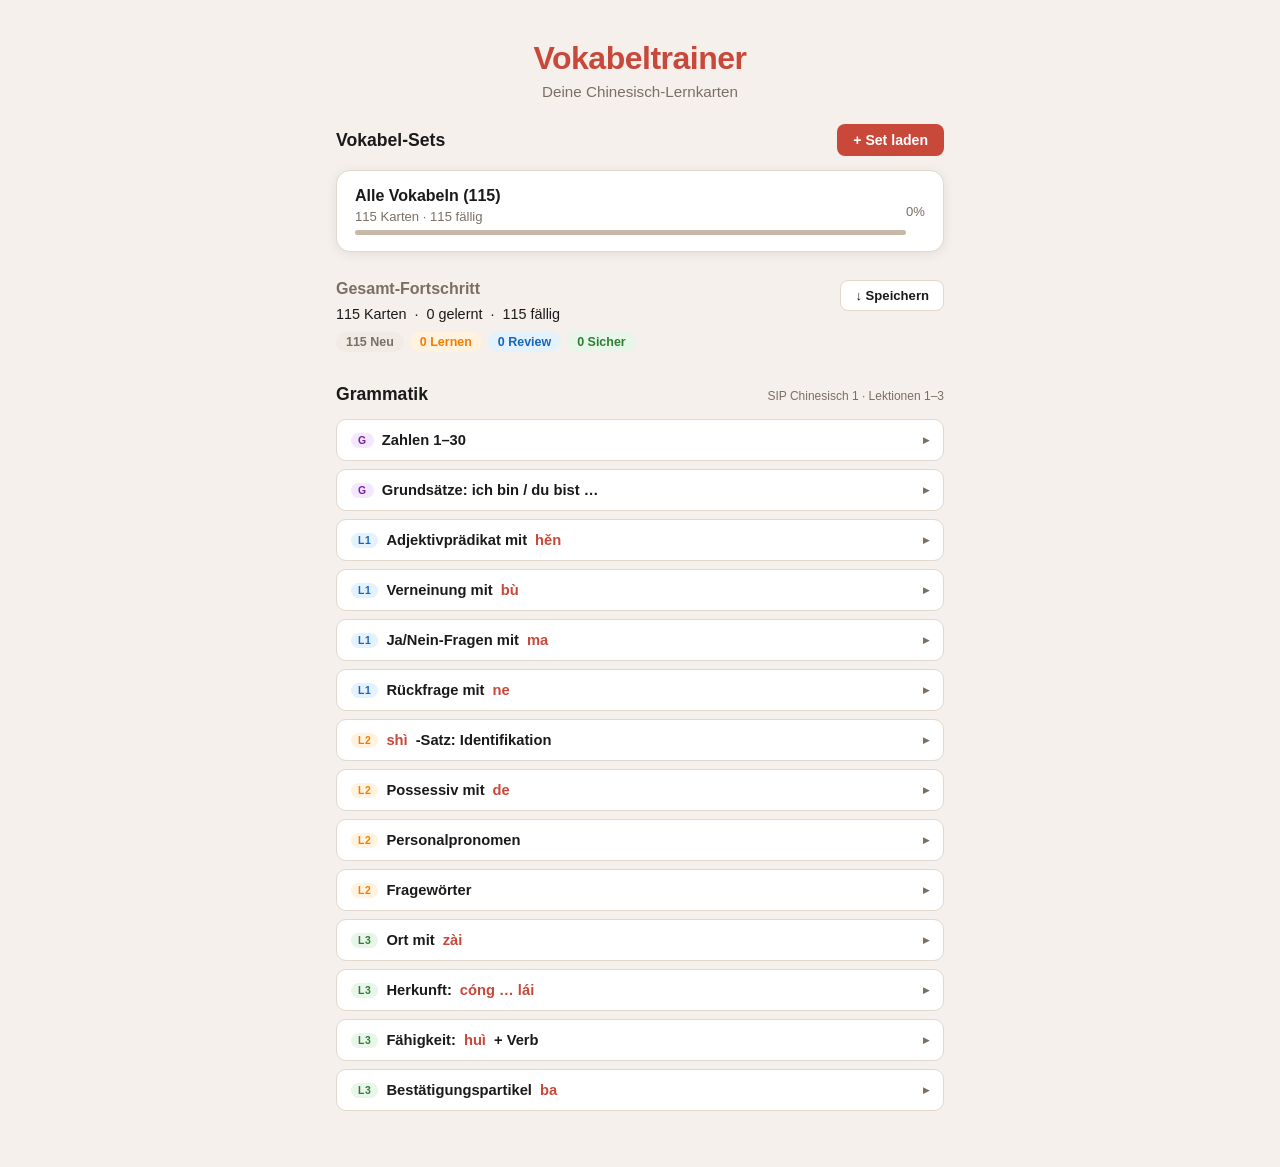
==== quiz-app/index.html @ 1a494066 "create the structure, define the layout & testing with first examples" ====
<!DOCTYPE html>
<html lang="de">
<head>
  <meta charset="UTF-8">
  <meta name="viewport" content="width=device-width, initial-scale=1.0">
  <title>Vokabeltrainer</title>
  <link rel="stylesheet" href="style.css">
</head>
<body>

  <!-- SCREEN: Home -->
  <div id="screen-home" class="screen active">
    <header>
      <h1><span>Vokabeltrainer</span></h1>
      <p class="subtitle">Deine Chinesisch-Lernkarten</p>
    </header>

    <section class="sets-section">
      <div class="sets-header">
        <h2>Vokabel-Sets</h2>
        <label class="btn-import" title="JSON-Datei laden">
          + Set laden
          <input type="file" id="file-import" accept=".json" multiple hidden>
        </label>
      </div>
      <div id="sets-list" class="sets-list">
        <p class="empty-hint">Noch kein Set geladen.<br>Klicke auf „+ Set laden" um eine vocab/*.json Datei zu importieren.</p>
      </div>
    </section>

    <section class="stats-section" id="global-stats" style="display:none">
      <div class="stats-row-top">
        <div>
          <h2>Gesamt-Fortschritt</h2>
          <div class="stat-row">
            <span id="stat-total">0</span> Karten &nbsp;·&nbsp;
            <span id="stat-learned">0</span> gelernt &nbsp;·&nbsp;
            <span id="stat-due">0</span> fällig
          </div>
          <div id="stat-phases" class="phase-row"></div>
        </div>
        <button class="btn-save" onclick="saveProgressFile()" title="Fortschritt als Datei speichern">
          ↓ Speichern
        </button>
      </div>
      <div id="save-hint" class="save-hint" style="display:none">
        Speichere die Datei als <code>progress/progress.json</code> im Repo-Ordner.
      </div>
    </section>

    <!-- GRAMMAR SECTION -->
    <section class="grammar-section">
      <div class="grammar-heading">
        Grammatik
        <span class="grammar-subtitle">SIP Chinesisch 1 · Lektionen 1–3</span>
      </div>

      <details class="gitem">
        <summary>
          <span class="gtag gtag-g">G</span>
          Zahlen 1–30
        </summary>
        <div class="gnum-grid">
          <div class="gnum-row"><span class="gnum-n">1</span><span class="gnum-py">yī</span><span class="gnum-de">eins</span></div>
          <div class="gnum-row"><span class="gnum-n">2</span><span class="gnum-py">èr</span><span class="gnum-de">zwei</span></div>
          <div class="gnum-row"><span class="gnum-n">3</span><span class="gnum-py">sān</span><span class="gnum-de">drei</span></div>
          <div class="gnum-row"><span class="gnum-n">4</span><span class="gnum-py">sì</span><span class="gnum-de">vier</span></div>
          <div class="gnum-row"><span class="gnum-n">5</span><span class="gnum-py">wǔ</span><span class="gnum-de">fünf</span></div>
          <div class="gnum-row"><span class="gnum-n">6</span><span class="gnum-py">liù</span><span class="gnum-de">sechs</span></div>
          <div class="gnum-row"><span class="gnum-n">7</span><span class="gnum-py">qī</span><span class="gnum-de">sieben</span></div>
          <div class="gnum-row"><span class="gnum-n">8</span><span class="gnum-py">bā</span><span class="gnum-de">acht</span></div>
          <div class="gnum-row"><span class="gnum-n">9</span><span class="gnum-py">jiǔ</span><span class="gnum-de">neun</span></div>
          <div class="gnum-row"><span class="gnum-n">10</span><span class="gnum-py">shí</span><span class="gnum-de">zehn</span></div>
          <div class="gnum-row"><span class="gnum-n">11</span><span class="gnum-py">shíyī</span><span class="gnum-de">elf</span></div>
          <div class="gnum-row"><span class="gnum-n">12</span><span class="gnum-py">shíèr</span><span class="gnum-de">zwölf</span></div>
          <div class="gnum-row"><span class="gnum-n">13</span><span class="gnum-py">shísān</span><span class="gnum-de">dreizehn</span></div>
          <div class="gnum-row"><span class="gnum-n">14</span><span class="gnum-py">shísì</span><span class="gnum-de">vierzehn</span></div>
          <div class="gnum-row"><span class="gnum-n">15</span><span class="gnum-py">shíwǔ</span><span class="gnum-de">fünfzehn</span></div>
          <div class="gnum-row"><span class="gnum-n">16</span><span class="gnum-py">shíliù</span><span class="gnum-de">sechzehn</span></div>
          <div class="gnum-row"><span class="gnum-n">17</span><span class="gnum-py">shíqī</span><span class="gnum-de">siebzehn</span></div>
          <div class="gnum-row"><span class="gnum-n">18</span><span class="gnum-py">shíbā</span><span class="gnum-de">achtzehn</span></div>
          <div class="gnum-row"><span class="gnum-n">19</span><span class="gnum-py">shíjiǔ</span><span class="gnum-de">neunzehn</span></div>
          <div class="gnum-row"><span class="gnum-n">20</span><span class="gnum-py">èrshí</span><span class="gnum-de">zwanzig</span></div>
          <div class="gnum-row"><span class="gnum-n">21</span><span class="gnum-py">èrshíyī</span><span class="gnum-de">einundzwanzig</span></div>
          <div class="gnum-row"><span class="gnum-n">22</span><span class="gnum-py">èrshíèr</span><span class="gnum-de">zweiundzwanzig</span></div>
          <div class="gnum-row"><span class="gnum-n">23</span><span class="gnum-py">èrshísān</span><span class="gnum-de">dreiundzwanzig</span></div>
          <div class="gnum-row"><span class="gnum-n">24</span><span class="gnum-py">èrshísì</span><span class="gnum-de">vierundzwanzig</span></div>
          <div class="gnum-row"><span class="gnum-n">25</span><span class="gnum-py">èrshíwǔ</span><span class="gnum-de">fünfundzwanzig</span></div>
          <div class="gnum-row"><span class="gnum-n">26</span><span class="gnum-py">èrshíliù</span><span class="gnum-de">sechsundzwanzig</span></div>
          <div class="gnum-row"><span class="gnum-n">27</span><span class="gnum-py">èrshíqī</span><span class="gnum-de">siebenundzwanzig</span></div>
          <div class="gnum-row"><span class="gnum-n">28</span><span class="gnum-py">èrshíbā</span><span class="gnum-de">achtundzwanzig</span></div>
          <div class="gnum-row"><span class="gnum-n">29</span><span class="gnum-py">èrshíjiǔ</span><span class="gnum-de">neunundzwanzig</span></div>
          <div class="gnum-row"><span class="gnum-n">30</span><span class="gnum-py">sānshí</span><span class="gnum-de">dreißig</span></div>
        </div>
        <p class="gnote" style="margin-top:4px">Muster: 11–19 = shí + Einer · 21–29 = èrshí + Einer</p>
      </details>

      <details class="gitem">
        <summary>
          <span class="gtag gtag-g">G</span>
          Grundsätze: ich bin / du bist …
        </summary>
        <div class="gpattern">Pronomen + shì + Nomen</div>
        <p class="gnote">Im Chinesischen bleibt das Verb immer gleich — kein Konjugieren.</p>
        <div class="gpron-table">
          <div class="gpron-row"><span class="gpron-py">wǒ shì</span><span class="gpron-de">ich bin</span><span class="gpron-arr">·</span><span class="gpron-py">wǒmen shì</span><span class="gpron-de">wir sind</span></div>
          <div class="gpron-row"><span class="gpron-py">nǐ shì</span><span class="gpron-de">du bist</span><span class="gpron-arr">·</span><span class="gpron-py">nǐmen shì</span><span class="gpron-de">ihr seid</span></div>
          <div class="gpron-row"><span class="gpron-py">tā shì</span><span class="gpron-de">er/sie ist</span><span class="gpron-arr">·</span><span class="gpron-py">tāmen shì</span><span class="gpron-de">sie sind</span></div>
        </div>
        <div class="gexamples" style="margin-top:8px">
          <div class="gex"><span class="gzh">Wǒ shì xuésheng.</span><span class="gde">Ich bin Student.</span></div>
          <div class="gex"><span class="gzh">Nǐ shì lǎoshī ma?</span><span class="gde">Bist du Lehrer?</span></div>
          <div class="gex"><span class="gzh">Wǒ bù shì lǎoshī.</span><span class="gde">Ich bin kein Lehrer.</span></div>
        </div>
      </details>

      <details class="gitem">
        <summary>
          <span class="gtag gtag-l1">L1</span>
          Adjektivprädikat mit <span class="gkw">hěn</span>
        </summary>
        <div class="gpattern">Subj. + hěn + Adjektiv</div>
        <p class="gnote">hěn übernimmt die Rolle von „sein" vor Adjektiven — kein shì!</p>
        <div class="gexamples">
          <div class="gex"><span class="gzh">Wǒ hěn máng.</span><span class="gde">Ich bin beschäftigt.</span></div>
          <div class="gex"><span class="gzh">Tā hěn è.</span><span class="gde">Er ist hungrig.</span></div>
          <div class="gex"><span class="gzh">Nǐ hǎo ma? — Wǒ hěn hǎo.</span><span class="gde">Wie geht's? — Mir geht's gut.</span></div>
        </div>
      </details>

      <details class="gitem">
        <summary>
          <span class="gtag gtag-l1">L1</span>
          Verneinung mit <span class="gkw">bù</span>
        </summary>
        <div class="gpattern">Subj. + bù + Adjektiv / Verb</div>
        <p class="gnote">bù steht direkt vor dem Adjektiv oder Verb.</p>
        <div class="gexamples">
          <div class="gex"><span class="gzh">Wǒ bù máng.</span><span class="gde">Ich bin nicht beschäftigt.</span></div>
          <div class="gex"><span class="gzh">Wǒ bù è.</span><span class="gde">Ich bin nicht hungrig.</span></div>
          <div class="gex"><span class="gzh">Wǒ bù shì lǎoshī.</span><span class="gde">Ich bin kein Lehrer.</span></div>
        </div>
      </details>

      <details class="gitem">
        <summary>
          <span class="gtag gtag-l1">L1</span>
          Ja/Nein-Fragen mit <span class="gkw">ma</span>
        </summary>
        <div class="gpattern">Aussagesatz + ma?</div>
        <p class="gnote">Einfach ma ans Ende des Satzes — keine Wortstellung ändern.</p>
        <div class="gexamples">
          <div class="gex"><span class="gzh">Nǐ máng ma?</span><span class="gde">Bist du beschäftigt?</span></div>
          <div class="gex"><span class="gzh">Nǐ shì lǎoshī ma?</span><span class="gde">Bist du Lehrer?</span></div>
          <div class="gex"><span class="gzh">Nǐ rènshì tā ma?</span><span class="gde">Kennst du ihn?</span></div>
        </div>
      </details>

      <details class="gitem">
        <summary>
          <span class="gtag gtag-l1">L1</span>
          Rückfrage mit <span class="gkw">ne</span>
        </summary>
        <div class="gpattern">Pronomen / Name + ne?</div>
        <p class="gnote">Kurze Rückfrage, die denselben Kontext voraussetzt.</p>
        <div class="gexamples">
          <div class="gex"><span class="gzh">Wǒ hěn hǎo, nǐ ne?</span><span class="gde">Mir geht's gut, und dir?</span></div>
          <div class="gex"><span class="gzh">Wǒ bù máng, tā ne?</span><span class="gde">Ich bin nicht beschäftigt, und er?</span></div>
        </div>
      </details>

      <details class="gitem">
        <summary>
          <span class="gtag gtag-l2">L2</span>
          <span class="gkw">shì</span>-Satz: Identifikation
        </summary>
        <div class="gpattern">Subj. + shì + Nomen</div>
        <p class="gnote">Für Identifikation (Beruf, Nationalität, Beziehung). Kein hěn!</p>
        <div class="gexamples">
          <div class="gex"><span class="gzh">Wǒ shì xuésheng.</span><span class="gde">Ich bin Student.</span></div>
          <div class="gex"><span class="gzh">Tā shì lǎoshī.</span><span class="gde">Sie ist Lehrerin.</span></div>
          <div class="gex"><span class="gzh">Tā shì wǒ de péngyou.</span><span class="gde">Er ist mein Freund.</span></div>
        </div>
      </details>

      <details class="gitem">
        <summary>
          <span class="gtag gtag-l2">L2</span>
          Possessiv mit <span class="gkw">de</span>
        </summary>
        <div class="gpattern">Pronomen / Nomen + de + Nomen</div>
        <p class="gnote">de verbindet Besitzer und Besitz — wie „-s" oder „von" im Deutschen.</p>
        <div class="gexamples">
          <div class="gex"><span class="gzh">wǒ de péngyou</span><span class="gde">mein Freund</span></div>
          <div class="gex"><span class="gzh">nǐ de míngzi</span><span class="gde">dein Name</span></div>
          <div class="gex"><span class="gzh">tā de lǎoshī</span><span class="gde">ihr Lehrer</span></div>
        </div>
      </details>

      <details class="gitem">
        <summary>
          <span class="gtag gtag-l2">L2</span>
          Personalpronomen
        </summary>
        <div class="gpattern">Singular → Plural mit -men</div>
        <div class="gpron-table">
          <div class="gpron-row"><span class="gpron-py">wǒ</span><span class="gpron-de">ich</span><span class="gpron-arr">→</span><span class="gpron-py">wǒmen</span><span class="gpron-de">wir</span></div>
          <div class="gpron-row"><span class="gpron-py">nǐ</span><span class="gpron-de">du</span><span class="gpron-arr">→</span><span class="gpron-py">nǐmen</span><span class="gpron-de">ihr</span></div>
          <div class="gpron-row"><span class="gpron-py">tā</span><span class="gpron-de">er / sie / es</span><span class="gpron-arr">→</span><span class="gpron-py">tāmen</span><span class="gpron-de">sie (Pl.)</span></div>
        </div>
      </details>

      <details class="gitem">
        <summary>
          <span class="gtag gtag-l2">L2</span>
          Fragewörter
        </summary>
        <div class="gpattern">Fragewort ersetzt den unbekannten Teil</div>
        <div class="gexamples">
          <div class="gex"><span class="gzh">shénme</span><span class="gde">was</span></div>
          <div class="gex"><span class="gzh">shuí</span><span class="gde">wer</span></div>
          <div class="gex"><span class="gzh">nǎ</span><span class="gde">welcher / welche</span></div>
          <div class="gex"><span class="gzh">nǎr</span><span class="gde">wo / woher</span></div>
        </div>
        <div class="gexamples" style="margin-top:6px">
          <div class="gex"><span class="gzh">Nǐ jiào shénme míngzi?</span><span class="gde">Wie heißt du?</span></div>
          <div class="gex"><span class="gzh">Nǐ shì nǎ guó rén?</span><span class="gde">Welcher Nationalität bist du?</span></div>
          <div class="gex"><span class="gzh">Nǐ zài nǎr gōngzuò?</span><span class="gde">Wo arbeitest du?</span></div>
        </div>
      </details>

      <details class="gitem">
        <summary>
          <span class="gtag gtag-l3">L3</span>
          Ort mit <span class="gkw">zài</span>
        </summary>
        <div class="gpattern">Subj. + zài + Ort （+ Verb）</div>
        <p class="gnote">zài = sich befinden / ist in. Kann auch vor dem Verb stehen.</p>
        <div class="gexamples">
          <div class="gex"><span class="gzh">Běijīng zài Zhōngguó.</span><span class="gde">Peking liegt in China.</span></div>
          <div class="gex"><span class="gzh">Wǒ zài dàxué gōngzuò.</span><span class="gde">Ich arbeite an der Universität.</span></div>
          <div class="gex"><span class="gzh">Zhōngguó zài zhèr.</span><span class="gde">China ist hier.</span></div>
        </div>
      </details>

      <details class="gitem">
        <summary>
          <span class="gtag gtag-l3">L3</span>
          Herkunft: <span class="gkw">cóng … lái</span>
        </summary>
        <div class="gpattern">Subj. + cóng + Ort + lái</div>
        <p class="gnote">cóng = von/aus. lái = kommen. Zusammen: „aus … kommen".</p>
        <div class="gexamples">
          <div class="gex"><span class="gzh">Wǒ cóng Déguó lái.</span><span class="gde">Ich komme aus Deutschland.</span></div>
          <div class="gex"><span class="gzh">Nǐ cóng nǎr lái?</span><span class="gde">Woher kommst du?</span></div>
          <div class="gex"><span class="gzh">Tā cóng Běijīng lái.</span><span class="gde">Sie kommt aus Peking.</span></div>
        </div>
      </details>

      <details class="gitem">
        <summary>
          <span class="gtag gtag-l3">L3</span>
          Fähigkeit: <span class="gkw">huì</span> + Verb
        </summary>
        <div class="gpattern">Subj. + huì + Verb （+ Objekt）</div>
        <p class="gnote">huì = gelernte Fähigkeit. Verneinung: bù huì.</p>
        <div class="gexamples">
          <div class="gex"><span class="gzh">Wǒ huì shuō Hànyǔ.</span><span class="gde">Ich kann Chinesisch sprechen.</span></div>
          <div class="gex"><span class="gzh">Nǐ huì shuō Yīngyǔ ma?</span><span class="gde">Kannst du Englisch sprechen?</span></div>
          <div class="gex"><span class="gzh">Duìbuqǐ, wǒ bù huì shuō Rìyǔ.</span><span class="gde">Tut mir leid, ich kann kein Japanisch.</span></div>
        </div>
      </details>

      <details class="gitem">
        <summary>
          <span class="gtag gtag-l3">L3</span>
          Bestätigungspartikel <span class="gkw">ba</span>
        </summary>
        <div class="gpattern">Aussagesatz + ba?</div>
        <p class="gnote">Erwartet Zustimmung — wie „…, oder?" / „…, stimmt's?" im Deutschen.</p>
        <div class="gexamples">
          <div class="gex"><span class="gzh">Nǐ shì xuésheng ba?</span><span class="gde">Du bist Student, oder?</span></div>
          <div class="gex"><span class="gzh">Tā shì Zhōngguórén ba?</span><span class="gde">Er ist Chinese, oder?</span></div>
        </div>
      </details>

    </section>
  </div>

  <!-- SCREEN: Set-Übersicht -->
  <div id="screen-set" class="screen">
    <header class="sub-header">
      <button class="btn-back" onclick="showHome()">← Zurück</button>
      <h2 id="set-title"></h2>
    </header>
    <div class="set-info">
      <span id="set-card-count"></span> Karten &nbsp;·&nbsp; <span id="set-progress-text"></span>
    </div>
    <div id="set-phase-breakdown" class="phase-row" style="margin-bottom:14px"></div>
    <div class="mode-picker">
      <button class="btn-mode active" data-mode="learn" onclick="selectMode(this,'learn')">Lernen</button>
      <button class="btn-mode" data-mode="flash" onclick="selectMode(this,'flash')">Flashcard</button>
      <button class="btn-mode" data-mode="mc" onclick="selectMode(this,'mc')">Multiple Choice</button>
      <button class="btn-mode" data-mode="type" onclick="selectMode(this,'type')">Schreiben</button>
    </div>
    <div class="dir-picker">
      <button class="btn-dir active" data-dir="zh" onclick="selectDir(this,'zh')">ZH→DE</button>
      <button class="btn-dir" data-dir="de" onclick="selectDir(this,'de')">DE→ZH</button>
    </div>
    <div class="session-grid">
      <button class="btn-session btn-session-primary" onclick="startSession('all')">
        <span class="smode">Alle lernen</span>
        <span class="scnt" id="cnt-all"></span>
      </button>
      <button class="btn-session" onclick="startSession('due')">
        <span class="smode">Fällige</span>
        <span class="scnt" id="cnt-due"></span>
      </button>
      <button class="btn-session" onclick="startSession('new')">
        <span class="smode">Neue Karten</span>
        <span class="scnt" id="cnt-new"></span>
      </button>
      <button class="btn-session btn-session-weak" onclick="startSession('weak')">
        <span class="smode">Schwache Wörter</span>
        <span class="scnt" id="cnt-weak"></span>
      </button>
    </div>
    <button class="btn-danger-sm" onclick="resetSet()">Fortschritt zurücksetzen</button>
    <div id="set-cards-preview" class="cards-preview"></div>
  </div>

  <!-- SCREEN: Quiz -->
  <div id="screen-quiz" class="screen">
    <header class="sub-header">
      <button class="btn-back" onclick="quitQuiz()">✕ Beenden</button>
      <div class="progress-bar-wrap">
        <div class="progress-bar" id="quiz-progress-bar"></div>
      </div>
      <span id="quiz-counter" class="quiz-counter"></span>
    </header>

    <div class="speak-bar">
      <button class="btn-speak" onclick="speakCurrentCard()">🔊 Aussprechen</button>
    </div>

    <!-- FLASHCARD MODE -->
    <div id="mode-flash" class="quiz-mode">
      <div class="card-wrap" id="flash-card" onclick="flipCard()">
        <div class="card">
          <div class="card-front" id="flash-front"></div>
          <div class="card-back" id="flash-back"></div>
        </div>
      </div>
      <p class="flip-hint" id="flip-hint">Tippe auf die Karte zum Umdrehen</p>
      <div class="rating-btns" id="rating-btns" style="display:none">
        <button class="btn-bad"  onclick="rateCard(1)">😕 Nochmal</button>
        <button class="btn-ok"   onclick="rateCard(3)">🤔 Fast</button>
        <button class="btn-good" onclick="rateCard(5)">✅ Kann ich</button>
      </div>
    </div>

    <!-- MULTIPLE CHOICE MODE -->
    <div id="mode-mc" class="quiz-mode" style="display:none">
      <div class="mc-question" id="mc-question"></div>
      <div class="mc-options"  id="mc-options"></div>
    </div>

    <!-- TYPING MODE -->
    <div id="mode-type" class="quiz-mode" style="display:none">
      <div class="mc-question" id="type-question"></div>
      <div class="type-input-wrap">
        <input type="text" id="type-input" class="type-input" autocomplete="off" autocorrect="off" autocapitalize="off" spellcheck="false">
        <button class="btn-primary" id="type-submit" onclick="submitType()">Prüfen</button>
      </div>
      <div id="type-result" class="type-result" style="display:none"></div>
      <div id="type-next-btns" class="rating-btns" style="display:none">
        <button class="btn-bad"  id="type-btn-wrong" onclick="rateCard(1)">Nochmal</button>
        <button class="btn-good" id="type-btn-right" onclick="rateCard(5)">Weiter →</button>
      </div>
    </div>
  </div>

  <!-- SCREEN: Session End -->
  <div id="screen-end" class="screen">
    <div class="end-wrap">
      <div id="end-emoji" class="end-emoji">🎉</div>
      <h2 id="end-title">Session abgeschlossen!</h2>
      <div id="end-stats" class="end-stats"></div>
      <button id="btn-repeat-wrong" class="btn-secondary btn-repeat-wrong" onclick="repeatWrong()" style="display:none">
        🔁 Falsche wiederholen
      </button>
      <button class="btn-primary" onclick="showHome()">Zurück zur Übersicht</button>
      <button class="btn-secondary" onclick="restartSession()">Nochmal</button>
    </div>
  </div>

  <script src="app.js"></script>
</body>
</html>
---- quiz-app/style.css ----
:root {
  --bg: #f5f0eb;
  --surface: #ffffff;
  --surface2: #f0ebe4;
  --border: #e0d8ce;
  --text: #1a1a1a;
  --text-muted: #7a6f64;
  --accent: #c8483a;
  --accent-light: #fdf0ee;
  --good: #2e7d32;
  --ok: #f57c00;
  --bad: #c62828;
  --radius: 14px;
  --shadow: 0 2px 12px rgba(0,0,0,.08);
}

* { box-sizing: border-box; margin: 0; padding: 0; }

body {
  font-family: -apple-system, BlinkMacSystemFont, 'Segoe UI', sans-serif;
  background: var(--bg);
  color: var(--text);
  min-height: 100vh;
  max-width: 640px;
  margin: 0 auto;
  padding: 0 16px 40px;
}

/* ── SCREENS ── */
.screen { display: none; }
.screen.active { display: block; }

/* ── HEADER ── */
header {
  padding: 40px 0 24px;
  text-align: center;
}
header h1 { font-size: 2rem; font-weight: 700; letter-spacing: -.5px; }
header h1 span { color: var(--accent); }
.subtitle { color: var(--text-muted); margin-top: 6px; font-size: .95rem; }

.sub-header {
  display: flex;
  align-items: center;
  gap: 12px;
  padding: 16px 0;
  border-bottom: 1px solid var(--border);
  margin-bottom: 20px;
}
.sub-header h2 { font-size: 1.1rem; flex: 1; white-space: nowrap; overflow: hidden; text-overflow: ellipsis; }

/* ── BUTTONS ── */
.btn-back {
  background: none; border: none; cursor: pointer;
  font-size: .9rem; color: var(--text-muted);
  padding: 6px 4px; flex-shrink: 0;
}
.btn-back:hover { color: var(--text); }

.btn-primary {
  background: var(--accent); color: #fff; border: none;
  border-radius: 10px; padding: 14px 28px;
  font-size: 1rem; font-weight: 600; cursor: pointer;
  width: 100%; margin-top: 10px;
  transition: opacity .15s;
}
.btn-primary:hover { opacity: .88; }

.btn-secondary {
  background: var(--surface); color: var(--text);
  border: 1.5px solid var(--border); border-radius: 10px;
  padding: 12px 24px; font-size: 1rem; cursor: pointer;
  width: 100%; margin-top: 8px;
  transition: background .15s;
}
.btn-secondary:hover { background: var(--surface2); }

.btn-danger-sm {
  background: none; border: none; color: var(--bad);
  font-size: .82rem; cursor: pointer; margin-top: 14px;
  text-decoration: underline; width: 100%; text-align: center;
}

/* ── IMPORT ── */
.sets-header {
  display: flex; align-items: center;
  justify-content: space-between; margin-bottom: 14px;
}
.sets-header h2 { font-size: 1.1rem; }

.btn-import {
  background: var(--accent); color: #fff;
  border-radius: 8px; padding: 8px 16px;
  font-size: .88rem; font-weight: 600;
  cursor: pointer; white-space: nowrap;
}
.btn-import:hover { opacity: .88; }

/* ── SETS LIST ── */
.sets-list { display: flex; flex-direction: column; gap: 10px; }

.empty-hint {
  color: var(--text-muted); text-align: center;
  padding: 40px 20px; line-height: 1.6; font-size: .9rem;
}

.set-card {
  background: var(--surface); border-radius: var(--radius);
  border: 1.5px solid var(--border); padding: 16px 18px;
  cursor: pointer; transition: box-shadow .15s, border-color .15s;
  display: flex; align-items: center; justify-content: space-between;
  box-shadow: var(--shadow);
}
.set-card:hover { border-color: var(--accent); box-shadow: 0 4px 18px rgba(200,72,58,.12); }

.set-card-info { flex: 1; }
.set-card-name { font-weight: 600; font-size: 1rem; margin-bottom: 4px; }
.set-card-meta { font-size: .82rem; color: var(--text-muted); }

.set-card-progress {
  display: flex; flex-direction: column; align-items: flex-end; gap: 4px;
}
.progress-ring { font-size: .82rem; color: var(--text-muted); }
.mini-bar { width: 60px; height: 5px; background: var(--border); border-radius: 3px; overflow: hidden; }
.mini-bar-fill { height: 100%; background: var(--good); border-radius: 3px; transition: width .3s; }

/* ── GLOBAL STATS ── */
.stats-section { margin-top: 28px; }
.stats-section h2 { font-size: 1rem; margin-bottom: 8px; color: var(--text-muted); }
.stat-row { font-size: .9rem; color: var(--text); }

.stats-row-top {
  display: flex; align-items: flex-start;
  justify-content: space-between; gap: 12px;
}
.btn-save {
  background: var(--surface); border: 1.5px solid var(--border);
  border-radius: 8px; padding: 7px 14px;
  font-size: .82rem; font-weight: 600; cursor: pointer;
  color: var(--text); white-space: nowrap;
  transition: background .15s;
  flex-shrink: 0;
}
.btn-save:hover { background: var(--surface2); }

.save-hint {
  margin-top: 8px; font-size: .78rem;
  color: var(--text-muted); line-height: 1.5;
}
.save-hint code {
  background: var(--surface2); border-radius: 4px;
  padding: 1px 5px; font-size: .76rem;
}

/* ── SESSION GRID ── */
.session-grid {
  display: grid;
  grid-template-columns: 1fr 1fr;
  gap: 8px;
  margin: 8px 0 6px;
}
.btn-session {
  background: var(--surface);
  border: 1.5px solid var(--border);
  border-radius: 10px;
  padding: 12px 10px;
  cursor: pointer;
  display: flex; flex-direction: column;
  align-items: center; gap: 4px;
  transition: all .15s;
}
.btn-session:hover { border-color: var(--accent); background: var(--accent-light); }
.btn-session-primary {
  background: var(--accent); border-color: var(--accent);
  color: #fff;
}
.btn-session-primary:hover { opacity: .88; background: var(--accent); }
.btn-session-primary .scnt { color: rgba(255,255,255,.75); }
.btn-session-weak { border-color: #f57c00; }
.btn-session-weak:hover { background: #fff3e0; border-color: #f57c00; }
.smode { font-size: .85rem; font-weight: 600; }
.scnt  { font-size: .78rem; color: var(--text-muted); }

/* ── REPEAT WRONG BUTTON ── */
.btn-repeat-wrong {
  border-color: var(--bad) !important;
  color: var(--bad) !important;
}

/* ── SET SCREEN ── */
.set-info { font-size: .88rem; color: var(--text-muted); margin-bottom: 18px; }

.mode-picker, .dir-picker {
  display: flex; gap: 8px; margin-bottom: 12px; flex-wrap: wrap;
}

.btn-mode, .btn-dir {
  background: var(--surface); border: 1.5px solid var(--border);
  border-radius: 8px; padding: 9px 18px;
  font-size: .88rem; cursor: pointer; transition: all .15s;
}
.btn-mode.active, .btn-dir.active {
  background: var(--accent-light); border-color: var(--accent);
  color: var(--accent); font-weight: 600;
}

.set-actions { margin-top: 8px; }

.cards-preview {
  margin-top: 28px; display: flex; flex-direction: column; gap: 6px;
}
.preview-row {
  display: flex; align-items: center; gap: 10px;
  background: var(--surface); border-radius: 8px;
  border: 1px solid var(--border); padding: 10px 14px;
  font-size: .9rem;
}
.preview-zh { font-size: 1.1rem; min-width: 64px; }
.preview-py { color: var(--text-muted); min-width: 90px; }
.preview-de { flex: 1; }
.preview-dot {
  width: 8px; height: 8px; border-radius: 50%; flex-shrink: 0;
  background: var(--border);
}
.preview-dot.learned { background: var(--good); }
.preview-dot.due { background: var(--ok); }

/* ── PROGRESS BAR ── */
.progress-bar-wrap {
  flex: 1; height: 6px; background: var(--border);
  border-radius: 3px; overflow: hidden;
}
.progress-bar { height: 100%; background: var(--accent); border-radius: 3px; transition: width .3s; }
.quiz-counter { font-size: .82rem; color: var(--text-muted); flex-shrink: 0; }

/* ── FLASHCARD ── */
.quiz-mode { padding: 8px 0; }

.card-wrap {
  perspective: 900px; cursor: pointer;
  margin: 16px 0 10px;
}
.card {
  width: 100%; min-height: 220px;
  position: relative; transform-style: preserve-3d;
  transition: transform .45s cubic-bezier(.4,0,.2,1);
  border-radius: var(--radius);
}
.card.flipped { transform: rotateY(180deg); }

.card-front, .card-back {
  position: absolute; inset: 0;
  backface-visibility: hidden; -webkit-backface-visibility: hidden;
  border-radius: var(--radius);
  display: flex; flex-direction: column;
  align-items: center; justify-content: center;
  padding: 32px 24px; text-align: center;
  box-shadow: var(--shadow);
  border: 1.5px solid var(--border);
}
.card-front { background: var(--surface); }
.card-back { background: var(--accent-light); transform: rotateY(180deg); }

.card-zh { font-size: 2.8rem; line-height: 1.2; margin-bottom: 8px; }
.card-py { font-size: 1.1rem; color: var(--text-muted); margin-bottom: 4px; }
.card-de { font-size: 1.2rem; font-weight: 500; }
.card-ex { font-size: .85rem; color: var(--text-muted); margin-top: 12px; line-height: 1.5; }

.card-label {
  font-size: .72rem; letter-spacing: .08em; text-transform: uppercase;
  color: var(--text-muted); margin-bottom: 16px;
}

.flip-hint {
  text-align: center; font-size: .82rem; color: var(--text-muted);
  margin-bottom: 8px;
}

.rating-btns {
  display: flex; gap: 10px; margin-top: 16px;
}
.btn-bad, .btn-ok, .btn-good {
  flex: 1; border: none; border-radius: 10px;
  padding: 14px 8px; font-size: .95rem; font-weight: 600;
  cursor: pointer; transition: opacity .15s;
}
.btn-bad { background: #fde8e8; color: var(--bad); }
.btn-ok  { background: #fff3e0; color: var(--ok); }
.btn-good { background: #e8f5e9; color: var(--good); }
.btn-bad:hover { opacity: .8; }
.btn-ok:hover { opacity: .8; }
.btn-good:hover { opacity: .8; }

/* ── MULTIPLE CHOICE ── */
.mc-question {
  background: var(--surface); border-radius: var(--radius);
  border: 1.5px solid var(--border); box-shadow: var(--shadow);
  padding: 36px 24px; text-align: center;
  margin: 16px 0 20px;
}

.mc-options { display: flex; flex-direction: column; gap: 10px; }

.mc-option {
  background: var(--surface); border: 1.5px solid var(--border);
  border-radius: 10px; padding: 14px 18px;
  font-size: .95rem; cursor: pointer; text-align: left;
  transition: all .15s;
}
.mc-option:hover { border-color: var(--accent); background: var(--accent-light); }
.mc-option.correct { background: #e8f5e9; border-color: var(--good); color: var(--good); font-weight: 600; }
.mc-option.wrong   { background: #fde8e8; border-color: var(--bad); color: var(--bad); }
.mc-option:disabled { cursor: default; }

/* ── PHASEN ── */
.phase-bar {
  display: flex; width: 100%; height: 5px;
  border-radius: 3px; overflow: hidden;
  background: var(--border); margin-top: 6px;
}
.ps { height: 100%; transition: width .4s; }
.ps-new      { background: #c8b8a8; }
.ps-learning { background: var(--ok); }
.ps-review   { background: #1976d2; }
.ps-mastered { background: var(--good); }

.phase-badge {
  position: absolute; top: 12px; right: 14px;
  font-size: .65rem; font-weight: 700; letter-spacing: .06em;
  padding: 3px 9px; border-radius: 20px; text-transform: uppercase;
}
.pb-new      { background: var(--surface2); color: var(--text-muted); }
.pb-learning { background: #fff3e0; color: var(--ok); }
.pb-review   { background: #e3f2fd; color: #1565c0; }
.pb-mastered { background: #e8f5e9; color: var(--good); }

.phase-row {
  display: flex; gap: 6px; flex-wrap: wrap;
  margin-top: 10px;
}
.phase-chip {
  font-size: .78rem; font-weight: 600;
  padding: 3px 10px; border-radius: 20px;
}
.pc-new      { background: var(--surface2); color: var(--text-muted); }
.pc-learning { background: #fff3e0; color: var(--ok); }
.pc-review   { background: #e3f2fd; color: #1565c0; }
.pc-mastered { background: #e8f5e9; color: var(--good); }

/* mc-question braucht position:relative für das Badge */
.mc-question { position: relative; }

/* ── GRAMMATIK ── */
.grammar-section {
  margin-top: 32px;
  padding-bottom: 8px;
}

.grammar-heading {
  font-size: 1.1rem; font-weight: 700;
  margin-bottom: 14px;
  display: flex; align-items: baseline; gap: 8px; flex-wrap: wrap;
}
.grammar-subtitle {
  font-size: .75rem; color: var(--text-muted);
  font-weight: 400; margin-left: auto;
}

.gitem {
  background: var(--surface);
  border: 1.5px solid var(--border);
  border-radius: 10px;
  margin-bottom: 8px;
  overflow: hidden;
}
.gitem[open] { border-color: var(--accent); }

.gitem summary {
  padding: 12px 14px;
  font-size: .92rem; font-weight: 600;
  cursor: pointer; list-style: none;
  display: flex; align-items: center; gap: 8px;
  user-select: none;
}
.gitem summary::-webkit-details-marker { display: none; }
.gitem summary::after {
  content: '▸'; margin-left: auto;
  color: var(--text-muted); font-size: .75rem;
  transition: transform .2s;
}
.gitem[open] summary::after { transform: rotate(90deg); }
.gitem[open] summary { border-bottom: 1px solid var(--border); }

.gtag {
  font-size: .65rem; font-weight: 800; letter-spacing: .06em;
  padding: 2px 7px; border-radius: 20px; flex-shrink: 0;
}
.gtag-g  { background: #f3e8ff; color: #7b1fa2; }
.gtag-l1 { background: #e3f2fd; color: #1565c0; }
.gtag-l2 { background: #fff3e0; color: var(--ok); }
.gtag-l3 { background: #e8f5e9; color: var(--good); }

/* Zahlen-Grid */
.gnum-grid {
  display: grid;
  grid-template-columns: repeat(2, 1fr);
  gap: 2px 16px;
  margin: 10px 14px 12px;
}
.gnum-row {
  display: flex; align-items: baseline; gap: 8px;
  font-size: .88rem; padding: 3px 0;
  border-bottom: 1px solid var(--border);
}
.gnum-n  { min-width: 24px; font-weight: 700; color: var(--text-muted); font-size: .78rem; }
.gnum-py { min-width: 72px; color: var(--accent); font-weight: 500; }
.gnum-de { color: var(--text-muted); }

.gkw { color: var(--accent); }

.gpattern {
  font-family: 'Menlo', 'Courier New', monospace;
  font-size: .82rem;
  background: var(--surface2); border-radius: 6px;
  padding: 7px 12px; margin: 12px 14px 8px;
  color: var(--text); letter-spacing: .02em;
}

.gnote {
  font-size: .8rem; color: var(--text-muted);
  margin: 0 14px 8px; line-height: 1.5;
}

.gexamples {
  display: flex; flex-direction: column; gap: 5px;
  margin: 0 14px 12px;
}
.gex {
  display: flex; align-items: baseline;
  gap: 10px; font-size: .88rem;
}
.gzh { font-size: 1rem; flex-shrink: 0; }
.gde { color: var(--text-muted); }

/* Pronomen-Tabelle */
.gpron-table {
  margin: 8px 14px 12px;
  display: flex; flex-direction: column; gap: 6px;
}
.gpron-row {
  display: flex; align-items: baseline;
  gap: 6px; font-size: .88rem;
}
.gpron-zh { font-size: 1rem; min-width: 54px; }
.gpron-py { color: var(--text-muted); min-width: 52px; font-size: .8rem; }
.gpron-de { color: var(--text-muted); min-width: 52px; }
.gpron-arr { color: var(--border); padding: 0 4px; }

/* ── SPEAK ── */
.speak-bar {
  display: flex; justify-content: flex-end;
  margin-bottom: 4px;
}
.btn-speak {
  background: var(--surface); border: 1.5px solid var(--border);
  border-radius: 8px; padding: 7px 14px;
  font-size: .85rem; cursor: pointer; color: var(--text);
  transition: all .15s;
}
.btn-speak:hover { border-color: var(--accent); color: var(--accent); background: var(--accent-light); }
.btn-speak:active { transform: scale(.96); }

/* ── TYPING MODE ── */
.type-input-wrap {
  display: flex; gap: 8px; margin: 12px 0 8px;
}
.type-input {
  flex: 1; border: 1.5px solid var(--border); border-radius: 10px;
  padding: 12px 16px; font-size: 1rem;
  background: var(--surface); color: var(--text);
  outline: none; transition: border-color .15s;
}
.type-input:focus { border-color: var(--accent); }
.type-input:disabled { background: var(--surface2); color: var(--text-muted); }
.type-input-wrap .btn-primary { width: auto; margin-top: 0; }
.type-result {
  border-radius: 10px; padding: 12px 16px;
  font-size: .95rem; font-weight: 500; margin-bottom: 8px;
}
.type-correct { background: #e8f5e9; color: var(--good); }
.type-wrong   { background: #fde8e8; color: var(--bad); }

/* ── END SCREEN ── */
.end-wrap {
  display: flex; flex-direction: column; align-items: center;
  padding: 60px 20px; text-align: center;
  gap: 14px;
}
.end-emoji { font-size: 4rem; }
.end-wrap h2 { font-size: 1.6rem; }
.end-stats {
  background: var(--surface); border-radius: var(--radius);
  border: 1px solid var(--border); padding: 18px 28px;
  font-size: .95rem; line-height: 1.8; color: var(--text-muted);
  margin: 8px 0;
}
.end-stats strong { color: var(--text); }
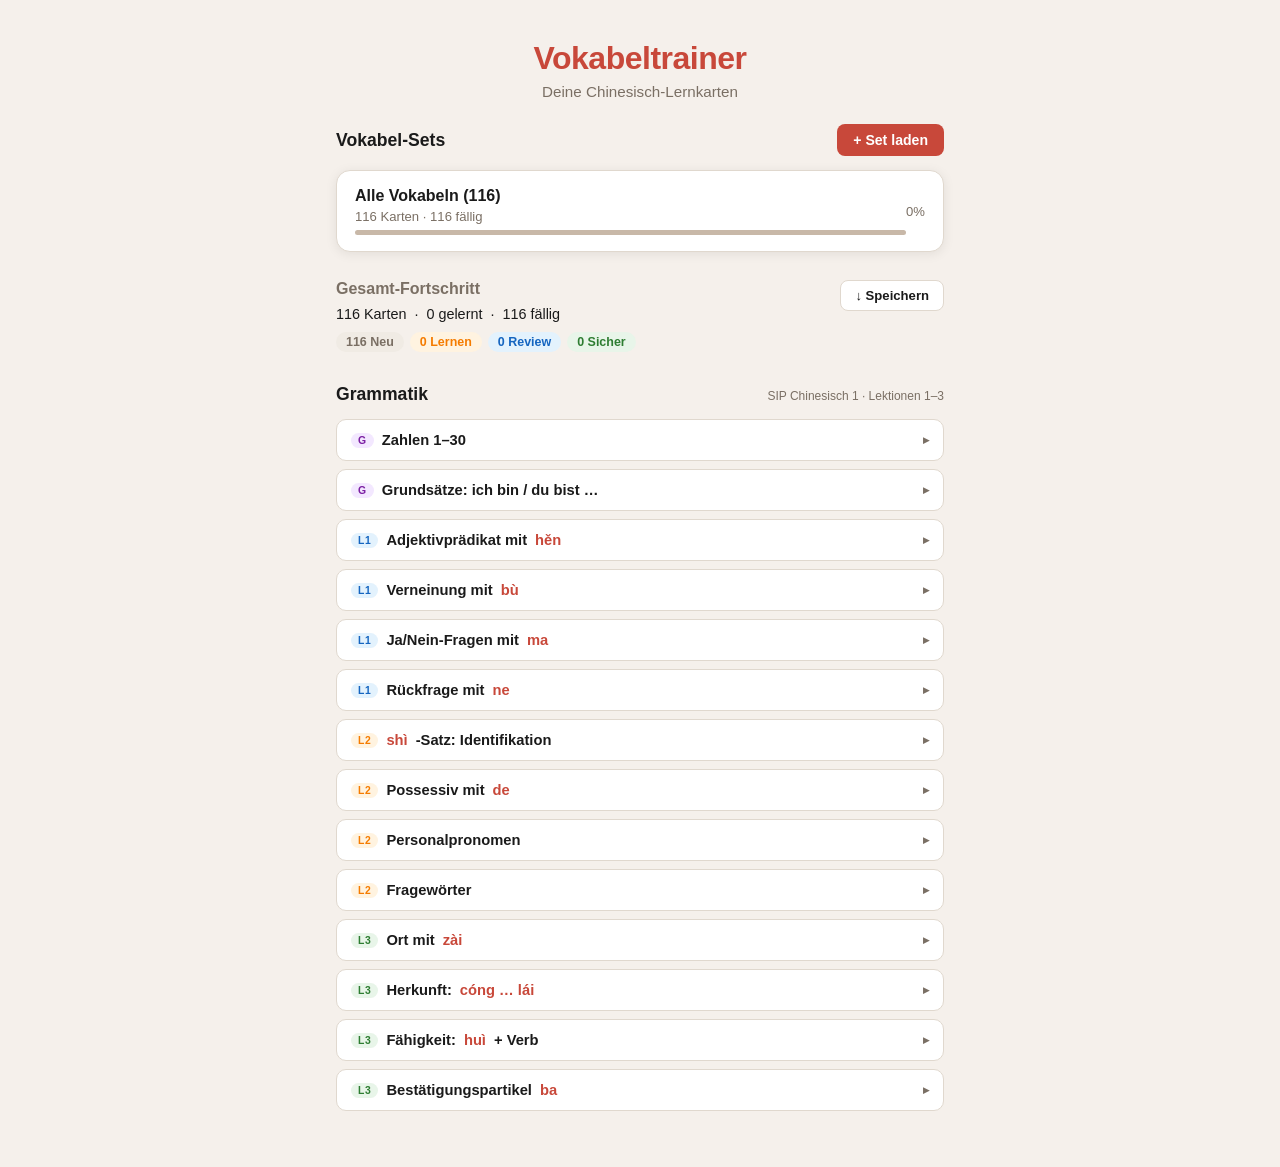
==== commit 3507e68f: "extending vocabulary options, integrating agents to varify" ====
--- a/quiz-app/index.html
+++ b/quiz-app/index.html
@@ -325,7 +325,10 @@
         <span class="scnt" id="cnt-weak"></span>
       </button>
     </div>
-    <button class="btn-danger-sm" onclick="resetSet()">Fortschritt zurücksetzen</button>
+    <div style="display:flex;gap:8px;flex-wrap:wrap">
+      <button class="btn-danger-sm" onclick="resetSet()">Set zurücksetzen</button>
+      <button class="btn-danger-sm" onclick="resetAllProgress()">Alle auf Neu</button>
+    </div>
     <div id="set-cards-preview" class="cards-preview"></div>
   </div>
 
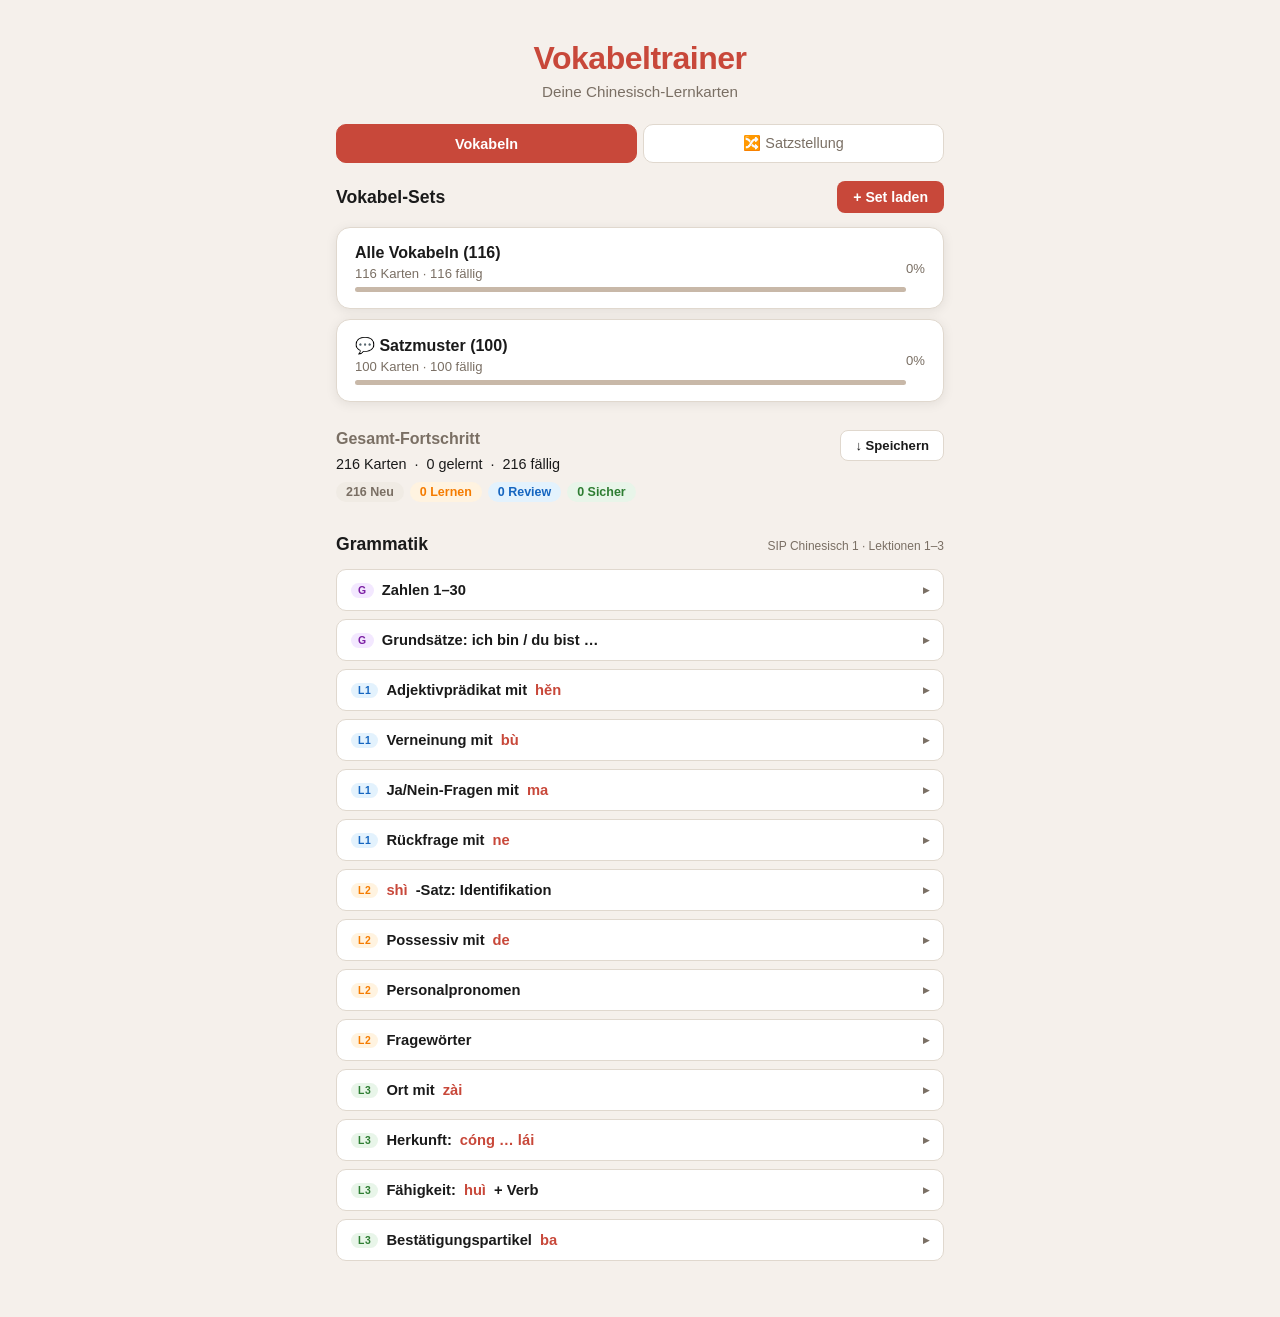
==== commit 5b0894c1: "" ====
--- a/quiz-app/index.html
+++ b/quiz-app/index.html
@@ -15,6 +15,12 @@
       <p class="subtitle">Deine Chinesisch-Lernkarten</p>
     </header>
 
+    <div class="home-tabs">
+      <button class="htab active" id="htab-vocab"  onclick="switchHomeTab('vocab')">Vokabeln</button>
+      <button class="htab"        id="htab-order"  onclick="switchHomeTab('order')">🔀 Satzstellung</button>
+    </div>
+
+    <div id="htab-content-vocab">
     <section class="sets-section">
       <div class="sets-header">
         <h2>Vokabel-Sets</h2>
@@ -285,6 +291,56 @@
       </details>
 
     </section>
+    </div><!-- /htab-content-vocab -->
+
+    <div id="htab-content-order" style="display:none">
+      <div class="order-intro-card">
+        <div class="order-intro-icon">🔀</div>
+        <h3>Satzstellung üben</h3>
+        <p>Bringe die Schriftzeichen in die richtige Reihenfolge.<br>Ziehen oder tippen zum Platzieren.</p>
+        <div class="order-intro-stats" id="order-intro-stats"></div>
+        <button class="btn-primary" onclick="startOrderSession()">Übung starten</button>
+      </div>
+    </div><!-- /htab-content-order -->
+
+  </div>
+
+  <!-- SCREEN: Satzstellung -->
+  <div id="screen-order" class="screen">
+    <header class="sub-header">
+      <button class="btn-back" onclick="quitOrder()">✕ Beenden</button>
+      <div class="progress-bar-wrap">
+        <div class="progress-bar" id="order-progress-bar"></div>
+      </div>
+      <span id="order-counter" class="quiz-counter"></span>
+    </header>
+
+    <div id="order-body" class="order-body">
+      <div class="order-german" id="order-german"></div>
+
+      <div class="order-zone-wrap">
+        <div class="order-zone-label">Deine Reihenfolge</div>
+        <div class="order-target" id="order-target"></div>
+      </div>
+
+      <div class="order-zone-wrap">
+        <div class="order-zone-label">Wörter</div>
+        <div class="order-source" id="order-source"></div>
+      </div>
+
+      <div id="order-result" class="order-result" style="display:none"></div>
+
+      <button class="btn-primary"   id="order-check-btn" onclick="checkOrder()">Prüfen</button>
+      <button class="btn-secondary" id="order-next-btn"  onclick="orderNextCard()" style="display:none">Weiter →</button>
+    </div>
+
+    <div id="order-end-wrap" class="end-wrap" style="display:none">
+      <div id="order-end-emoji" class="end-emoji">🎉</div>
+      <h2 id="order-end-title">Gut gemacht!</h2>
+      <div id="order-end-stats" class="end-stats"></div>
+      <button class="btn-primary"   onclick="restartOrderSession()">Nochmal</button>
+      <button class="btn-secondary" onclick="quitOrder()">Zurück zur Übersicht</button>
+    </div>
   </div>
 
   <!-- SCREEN: Set-Übersicht -->
--- a/quiz-app/style.css
+++ b/quiz-app/style.css
@@ -302,6 +302,7 @@
 .mc-options { display: flex; flex-direction: column; gap: 10px; }
 
 .mc-option {
+  display: flex; align-items: center;
   background: var(--surface); border: 1.5px solid var(--border);
   border-radius: 10px; padding: 14px 18px;
   font-size: .95rem; cursor: pointer; text-align: left;
@@ -311,6 +312,15 @@
 .mc-option.correct { background: #e8f5e9; border-color: var(--good); color: var(--good); font-weight: 600; }
 .mc-option.wrong   { background: #fde8e8; border-color: var(--bad); color: var(--bad); }
 .mc-option:disabled { cursor: default; }
+.mc-num {
+  display: inline-flex; align-items: center; justify-content: center;
+  width: 22px; height: 22px; margin-right: 10px;
+  background: var(--border); border-radius: 5px;
+  font-size: .78rem; font-weight: 700; color: var(--text-muted);
+  flex-shrink: 0;
+}
+.mc-option.correct .mc-num { background: #c8e6c9; color: var(--good); }
+.mc-option.wrong   .mc-num { background: #ffcdd2; color: var(--bad); }
 
 /* ── PHASEN ── */
 .phase-bar {
@@ -505,3 +515,115 @@
   margin: 8px 0;
 }
 .end-stats strong { color: var(--text); }
+
+/* ── HOME TABS ── */
+.home-tabs {
+  display: flex; gap: 6px;
+  margin: 0 0 18px;
+}
+.htab {
+  flex: 1; padding: 10px 8px;
+  border: 1.5px solid var(--border);
+  border-radius: 10px;
+  background: var(--surface);
+  color: var(--text-muted);
+  font-size: .9rem; font-weight: 500;
+  cursor: pointer; transition: all .15s;
+}
+.htab.active {
+  background: var(--accent);
+  border-color: var(--accent);
+  color: #fff; font-weight: 700;
+}
+
+/* ── ORDER INTRO ── */
+.order-intro-card {
+  background: var(--surface);
+  border: 1.5px solid var(--border);
+  border-radius: var(--radius);
+  box-shadow: var(--shadow);
+  padding: 32px 24px;
+  text-align: center;
+  display: flex; flex-direction: column;
+  align-items: center; gap: 12px;
+  margin-top: 8px;
+}
+.order-intro-icon { font-size: 3rem; line-height: 1; }
+.order-intro-card h3 { font-size: 1.3rem; }
+.order-intro-card p  { color: var(--text-muted); font-size: .9rem; line-height: 1.5; }
+.order-intro-stats   { font-size: .82rem; color: var(--text-muted); font-style: italic; }
+
+/* ── ORDER SCREEN ── */
+.order-body {
+  display: flex; flex-direction: column; gap: 14px;
+  padding: 4px 0 24px;
+}
+
+.order-german {
+  background: var(--surface);
+  border: 1.5px solid var(--border);
+  border-radius: 10px;
+  padding: 14px 18px;
+  font-size: 1.05rem; color: var(--text-muted);
+  text-align: center; line-height: 1.4;
+}
+
+.order-zone-wrap { display: flex; flex-direction: column; gap: 6px; }
+.order-zone-label {
+  font-size: .72rem; font-weight: 700;
+  text-transform: uppercase; letter-spacing: .07em;
+  color: var(--text-muted);
+}
+
+.order-target {
+  min-height: 64px;
+  border: 2px dashed var(--border);
+  border-radius: 12px;
+  padding: 10px;
+  display: flex; flex-wrap: wrap; gap: 8px;
+  align-items: flex-start;
+  transition: border-color .2s, background .2s;
+}
+.order-target:empty::after {
+  content: 'Wörter hierhin ziehen oder tippen';
+  font-size: .82rem; color: var(--text-muted);
+  align-self: center; width: 100%; text-align: center;
+  padding: 8px 0;
+}
+.order-target.drag-active {
+  border-color: var(--accent);
+  background: var(--accent-light);
+}
+
+.order-source {
+  min-height: 52px;
+  padding: 6px 0;
+  display: flex; flex-wrap: wrap; gap: 8px;
+  align-items: flex-start;
+}
+
+.order-tile {
+  padding: 9px 16px;
+  background: var(--surface);
+  border: 1.5px solid var(--border);
+  border-radius: 10px;
+  font-size: 1.35rem;
+  cursor: grab;
+  user-select: none;
+  touch-action: none;
+  transition: transform .12s, box-shadow .12s, opacity .15s;
+  box-shadow: 0 1px 4px rgba(0,0,0,.07);
+}
+.order-tile:hover  { border-color: var(--accent); transform: translateY(-1px); box-shadow: 0 3px 10px rgba(200,72,58,.15); }
+.order-tile:active { cursor: grabbing; }
+.order-tile.tile-dragging { opacity: .3; transform: scale(.95); }
+
+.order-tile.tile-ok  { background: #e8f5e9; border-color: var(--good); color: var(--good); cursor: default; }
+.order-tile.tile-err { background: #fde8e8; border-color: var(--bad);  color: var(--bad);  cursor: default; }
+
+.order-result {
+  border-radius: 10px; padding: 12px 16px;
+  font-size: .95rem; font-weight: 500; text-align: center;
+}
+.ores-ok  { background: #e8f5e9; color: var(--good); }
+.ores-err { background: #fde8e8; color: var(--bad); }
